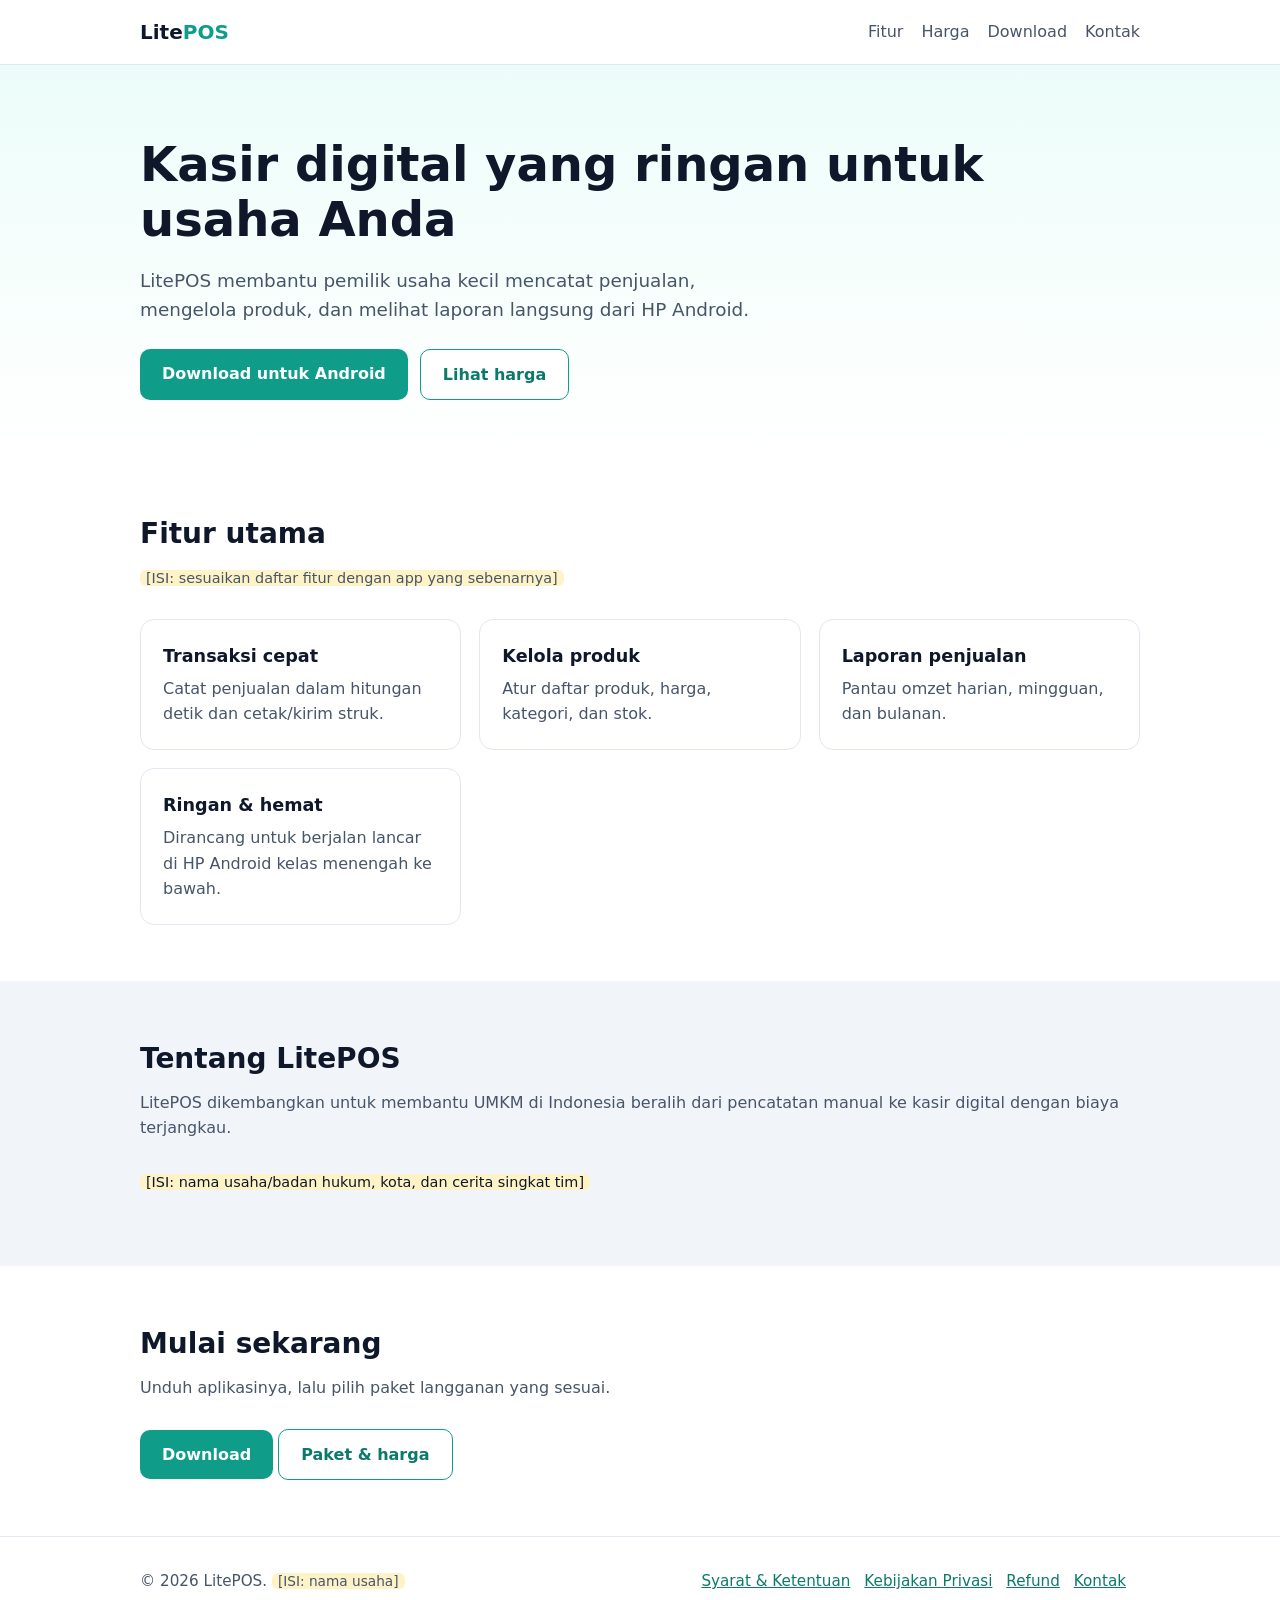
==== index.html @ 5e035184 "Add litepos.id static site skeleton (profile, pricing, APK download, legal pages) Co-Authored-By: Cl" ====
<!doctype html>
<html lang="id">
<head>
<meta charset="utf-8">
<meta name="viewport" content="width=device-width,initial-scale=1">
<title>LitePOS – Aplikasi Kasir Android untuk UMKM</title>
<meta name="description" content="LitePOS adalah aplikasi kasir (point of sale) Android yang ringan untuk UMKM: catat penjualan, kelola produk, dan pantau laporan.">
<link rel="stylesheet" href="assets/style.css">
</head>
<body>
<header class="site"><div class="wrap">
  <a class="logo" href="/">Lite<span>POS</span></a>
  <nav>
    <a href="/#fitur">Fitur</a><a href="harga.html">Harga</a><a href="download.html">Download</a><a href="kontak.html">Kontak</a>
  </nav>
</div></header>

<main>
<section class="hero"><div class="wrap">
  <h1>Kasir digital yang ringan untuk usaha Anda</h1>
  <p>LitePOS membantu pemilik usaha kecil mencatat penjualan, mengelola produk, dan melihat laporan langsung dari HP Android.</p>
  <div class="cta">
    <a class="btn" href="download.html">Download untuk Android</a>
    <a class="btn ghost" href="harga.html">Lihat harga</a>
  </div>
</div></section>

<section class="block" id="fitur"><div class="wrap">
  <h2>Fitur utama</h2>
  <p class="lead"><span class="todo">[ISI: sesuaikan daftar fitur dengan app yang sebenarnya]</span></p>
  <div class="grid">
    <div class="card"><h3>Transaksi cepat</h3><p>Catat penjualan dalam hitungan detik dan cetak/kirim struk.</p></div>
    <div class="card"><h3>Kelola produk</h3><p>Atur daftar produk, harga, kategori, dan stok.</p></div>
    <div class="card"><h3>Laporan penjualan</h3><p>Pantau omzet harian, mingguan, dan bulanan.</p></div>
    <div class="card"><h3>Ringan &amp; hemat</h3><p>Dirancang untuk berjalan lancar di HP Android kelas menengah ke bawah.</p></div>
  </div>
</div></section>

<section class="block alt"><div class="wrap">
  <h2>Tentang LitePOS</h2>
  <p class="lead">LitePOS dikembangkan untuk membantu UMKM di Indonesia beralih dari pencatatan manual ke kasir digital dengan biaya terjangkau.</p>
  <p><span class="todo">[ISI: nama usaha/badan hukum, kota, dan cerita singkat tim]</span></p>
</div></section>

<section class="block"><div class="wrap">
  <h2>Mulai sekarang</h2>
  <p class="lead">Unduh aplikasinya, lalu pilih paket langganan yang sesuai.</p>
  <a class="btn" href="download.html">Download</a> <a class="btn ghost" href="harga.html">Paket &amp; harga</a>
</div></section>
</main>

<footer class="site"><div class="wrap">
  <div>© <span id="y">2026</span> LitePOS. <span class="todo">[ISI: nama usaha]</span></div>
  <div><a href="syarat.html">Syarat &amp; Ketentuan</a><a href="privasi.html">Kebijakan Privasi</a><a href="refund.html">Refund</a><a href="kontak.html">Kontak</a></div>
</div></footer>
<script>document.getElementById('y').textContent=new Date().getFullYear()</script>
</body>
</html>
---- assets/style.css ----
:root{--brand:#0f9d8a;--brand-d:#0b7a6b;--ink:#0f172a;--muted:#475569;--bg:#fff;--soft:#f1f5f9;--line:#e2e8f0;--warn:#fef3c7;--r:14px}
*{box-sizing:border-box}
body{margin:0;font:16px/1.6 system-ui,-apple-system,"Segoe UI",Roboto,sans-serif;color:var(--ink);background:var(--bg)}
a{color:var(--brand-d)}
.wrap{max-width:1040px;margin:0 auto;padding:0 20px}
header.site{border-bottom:1px solid var(--line);position:sticky;top:0;background:#fff;z-index:10}
header.site .wrap{display:flex;align-items:center;justify-content:space-between;gap:16px;min-height:64px;flex-wrap:wrap}
.logo{font-weight:800;font-size:1.25rem;color:var(--ink);text-decoration:none}
.logo span{color:var(--brand)}
nav a{margin-left:18px;text-decoration:none;color:var(--muted);font-weight:500}
nav a:hover,nav a[aria-current]{color:var(--brand-d)}
.btn{display:inline-block;background:var(--brand);color:#fff;padding:12px 22px;border-radius:10px;text-decoration:none;font-weight:600;border:0;cursor:pointer;font-size:1rem}
.btn:hover{background:var(--brand-d)}
.btn.ghost{background:#fff;color:var(--brand-d);border:1px solid var(--brand)}
.btn[aria-disabled=true]{background:#94a3b8;pointer-events:none}
.hero{padding:72px 0 56px;background:linear-gradient(180deg,#ecfdf9,#fff)}
.hero h1{font-size:clamp(2rem,5vw,3rem);line-height:1.15;margin:0 0 16px}
.hero p{font-size:1.15rem;color:var(--muted);max-width:620px}
.hero .cta{display:flex;gap:12px;flex-wrap:wrap;margin-top:24px}
section.block{padding:56px 0}
section.alt{background:var(--soft)}
h2{font-size:1.75rem;margin:0 0 8px}
.lead{color:var(--muted);margin:0 0 28px}
.grid{display:grid;gap:18px;grid-template-columns:repeat(auto-fit,minmax(240px,1fr))}
.card{border:1px solid var(--line);border-radius:var(--r);padding:22px;background:#fff}
.card h3{margin:0 0 6px;font-size:1.1rem}
.card p{margin:0;color:var(--muted)}
.price{font-size:2rem;font-weight:800;margin:8px 0}
.price small{font-size:.95rem;font-weight:500;color:var(--muted)}
.card ul{padding-left:20px;color:var(--muted)}
.card.featured{border:2px solid var(--brand)}
.todo{background:var(--warn);border-radius:6px;padding:0 6px;font-size:.9em}
.notice{background:var(--warn);border-radius:var(--r);padding:14px 18px;margin:20px 0}
.meta{width:100%;border-collapse:collapse;margin:16px 0}
.meta td{padding:8px 0;border-bottom:1px solid var(--line)}
.meta td:first-child{color:var(--muted);width:160px}
code{background:var(--soft);padding:2px 6px;border-radius:6px;word-break:break-all;font-size:.9em}
.legal{padding:48px 0;max-width:760px}
.legal h2{margin-top:32px;font-size:1.3rem}
footer.site{border-top:1px solid var(--line);padding:32px 0;margin-top:0;color:var(--muted);font-size:.95rem}
footer.site .wrap{display:flex;justify-content:space-between;gap:24px;flex-wrap:wrap}
footer.site a{margin-right:14px}
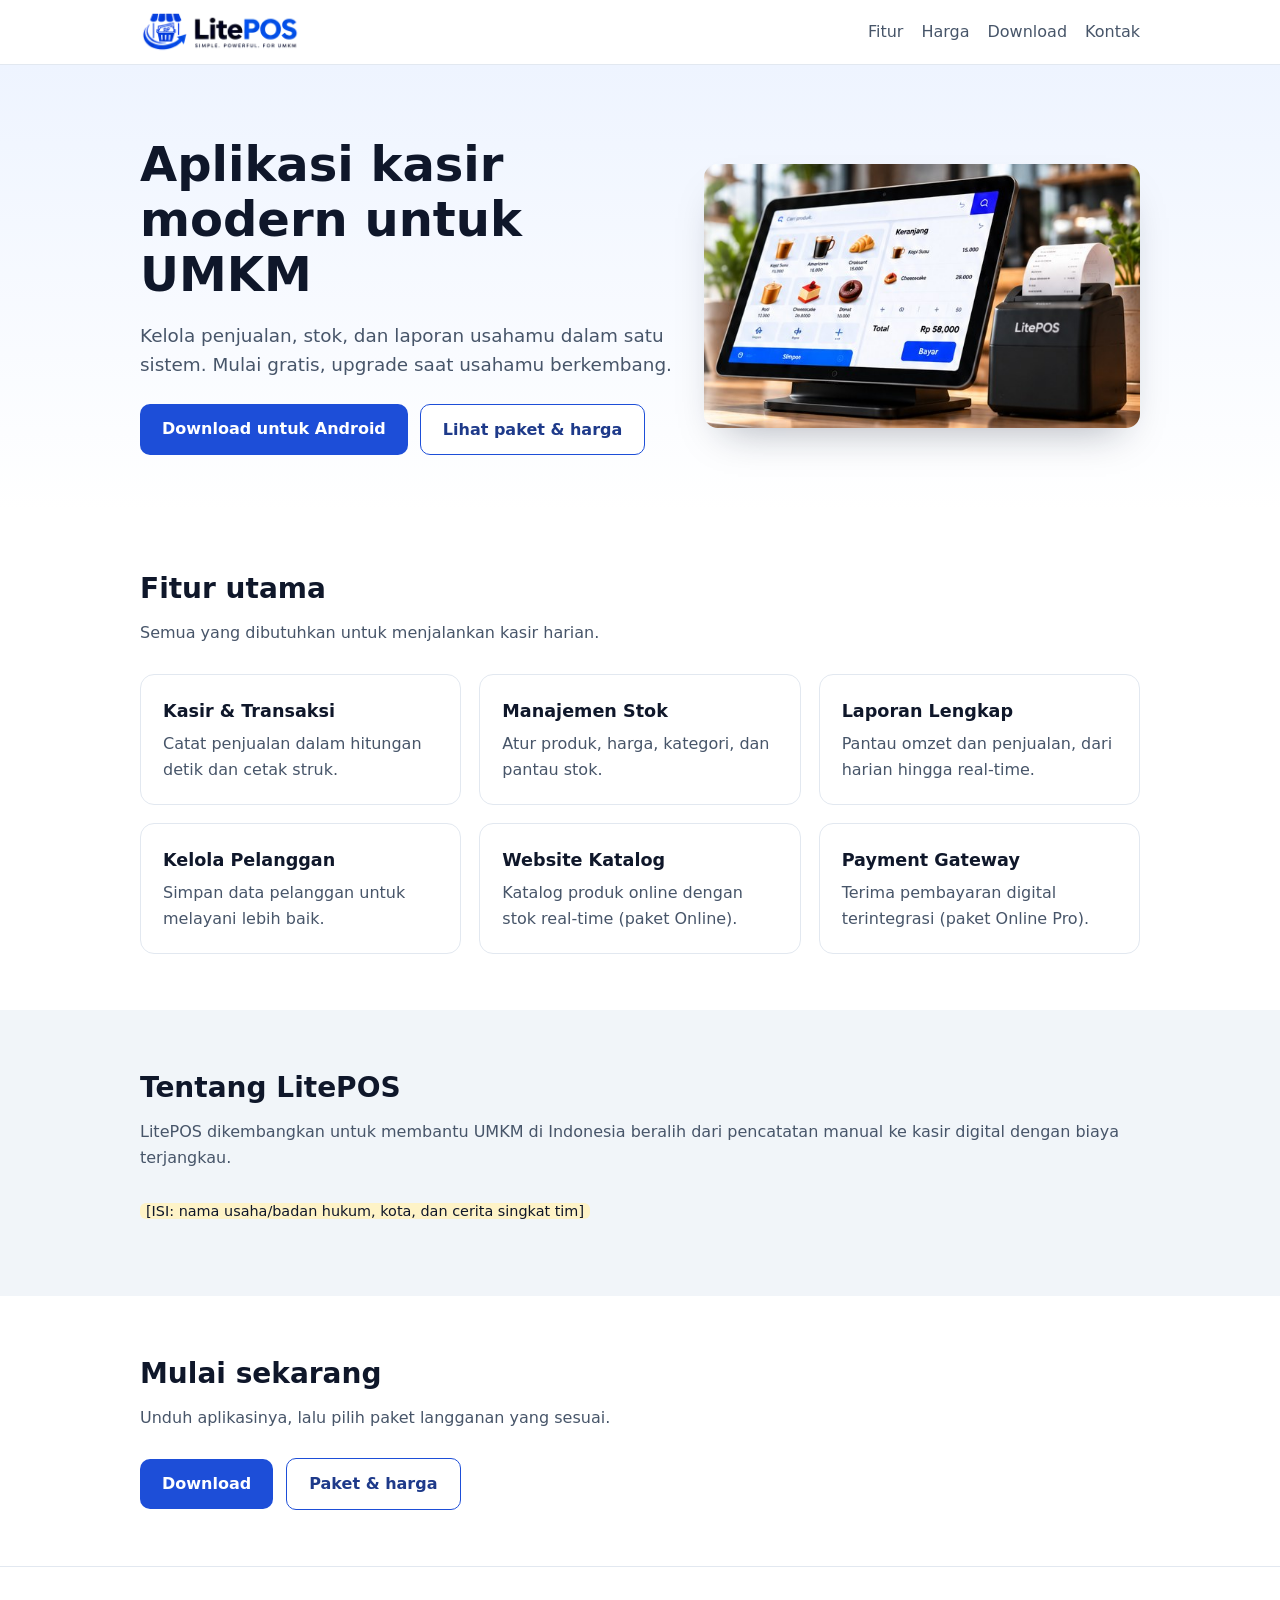
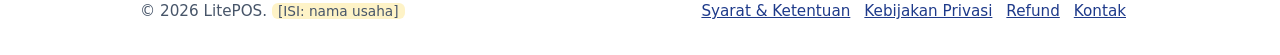
==== commit 0d980264: "Isi paket & fitur dari brosur, pakai logo dan warna biru LitePOS, rapikan layout Co-Authored-By: Cla" ====
--- a/index.html
+++ b/index.html
@@ -3,13 +3,13 @@
 <head>
 <meta charset="utf-8">
 <meta name="viewport" content="width=device-width,initial-scale=1">
-<title>LitePOS – Aplikasi Kasir Android untuk UMKM</title>
+<title>LitePOS – Aplikasi Kasir Modern untuk UMKM</title>
 <meta name="description" content="LitePOS adalah aplikasi kasir (point of sale) Android yang ringan untuk UMKM: catat penjualan, kelola produk, dan pantau laporan.">
 <link rel="stylesheet" href="assets/style.css">
 </head>
 <body>
 <header class="site"><div class="wrap">
-  <a class="logo" href="/">Lite<span>POS</span></a>
+  <a class="logo" href="/"><img src="assets/logo.png" alt="LitePOS"></a>
   <nav>
     <a href="/#fitur">Fitur</a><a href="harga.html">Harga</a><a href="download.html">Download</a><a href="kontak.html">Kontak</a>
   </nav>
@@ -17,22 +17,27 @@
 
 <main>
 <section class="hero"><div class="wrap">
-  <h1>Kasir digital yang ringan untuk usaha Anda</h1>
-  <p>LitePOS membantu pemilik usaha kecil mencatat penjualan, mengelola produk, dan melihat laporan langsung dari HP Android.</p>
-  <div class="cta">
-    <a class="btn" href="download.html">Download untuk Android</a>
-    <a class="btn ghost" href="harga.html">Lihat harga</a>
+  <div>
+    <h1>Aplikasi kasir modern untuk UMKM</h1>
+    <p>Kelola penjualan, stok, dan laporan usahamu dalam satu sistem. Mulai gratis, upgrade saat usahamu berkembang.</p>
+    <div class="cta">
+      <a class="btn" href="download.html">Download untuk Android</a>
+      <a class="btn ghost" href="harga.html">Lihat paket &amp; harga</a>
+    </div>
   </div>
+  <img class="shot" src="assets/hero.jpg" alt="Tampilan kasir LitePOS di tablet dengan printer struk" width="594" height="360">
 </div></section>
 
 <section class="block" id="fitur"><div class="wrap">
   <h2>Fitur utama</h2>
-  <p class="lead"><span class="todo">[ISI: sesuaikan daftar fitur dengan app yang sebenarnya]</span></p>
-  <div class="grid">
-    <div class="card"><h3>Transaksi cepat</h3><p>Catat penjualan dalam hitungan detik dan cetak/kirim struk.</p></div>
-    <div class="card"><h3>Kelola produk</h3><p>Atur daftar produk, harga, kategori, dan stok.</p></div>
-    <div class="card"><h3>Laporan penjualan</h3><p>Pantau omzet harian, mingguan, dan bulanan.</p></div>
-    <div class="card"><h3>Ringan &amp; hemat</h3><p>Dirancang untuk berjalan lancar di HP Android kelas menengah ke bawah.</p></div>
+  <p class="lead">Semua yang dibutuhkan untuk menjalankan kasir harian.</p>
+  <div class="grid f4">
+    <div class="card"><h3>Kasir &amp; Transaksi</h3><p>Catat penjualan dalam hitungan detik dan cetak struk.</p></div>
+    <div class="card"><h3>Manajemen Stok</h3><p>Atur produk, harga, kategori, dan pantau stok.</p></div>
+    <div class="card"><h3>Laporan Lengkap</h3><p>Pantau omzet dan penjualan, dari harian hingga real-time.</p></div>
+    <div class="card"><h3>Kelola Pelanggan</h3><p>Simpan data pelanggan untuk melayani lebih baik.</p></div>
+    <div class="card"><h3>Website Katalog</h3><p>Katalog produk online dengan stok real-time (paket Online).</p></div>
+    <div class="card"><h3>Payment Gateway</h3><p>Terima pembayaran digital terintegrasi (paket Online Pro).</p></div>
   </div>
 </div></section>
 
--- a/assets/style.css
+++ b/assets/style.css
@@ -1,19 +1,19 @@
-:root{--brand:#0f9d8a;--brand-d:#0b7a6b;--ink:#0f172a;--muted:#475569;--bg:#fff;--soft:#f1f5f9;--line:#e2e8f0;--warn:#fef3c7;--r:14px}
+:root{--brand:#1d4ed8;--brand-d:#1e3a8a;--ink:#0f172a;--muted:#475569;--bg:#fff;--soft:#f1f5f9;--line:#e2e8f0;--warn:#fef3c7;--r:14px}
 *{box-sizing:border-box}
 body{margin:0;font:16px/1.6 system-ui,-apple-system,"Segoe UI",Roboto,sans-serif;color:var(--ink);background:var(--bg)}
 a{color:var(--brand-d)}
 .wrap{max-width:1040px;margin:0 auto;padding:0 20px}
 header.site{border-bottom:1px solid var(--line);position:sticky;top:0;background:#fff;z-index:10}
 header.site .wrap{display:flex;align-items:center;justify-content:space-between;gap:16px;min-height:64px;flex-wrap:wrap}
-.logo{font-weight:800;font-size:1.25rem;color:var(--ink);text-decoration:none}
-.logo span{color:var(--brand)}
+.logo{display:inline-flex;align-items:center}
+.logo img{height:40px;width:auto;display:block}
 nav a{margin-left:18px;text-decoration:none;color:var(--muted);font-weight:500}
 nav a:hover,nav a[aria-current]{color:var(--brand-d)}
 .btn{display:inline-block;background:var(--brand);color:#fff;padding:12px 22px;border-radius:10px;text-decoration:none;font-weight:600;border:0;cursor:pointer;font-size:1rem}
 .btn:hover{background:var(--brand-d)}
 .btn.ghost{background:#fff;color:var(--brand-d);border:1px solid var(--brand)}
 .btn[aria-disabled=true]{background:#94a3b8;pointer-events:none}
-.hero{padding:72px 0 56px;background:linear-gradient(180deg,#ecfdf9,#fff)}
+.hero{padding:72px 0 56px;background:linear-gradient(180deg,#eef4ff,#fff)}
 .hero h1{font-size:clamp(2rem,5vw,3rem);line-height:1.15;margin:0 0 16px}
 .hero p{font-size:1.15rem;color:var(--muted);max-width:620px}
 .hero .cta{display:flex;gap:12px;flex-wrap:wrap;margin-top:24px}
@@ -26,7 +26,7 @@
 .card h3{margin:0 0 6px;font-size:1.1rem}
 .card p{margin:0;color:var(--muted)}
 .price{font-size:2rem;font-weight:800;margin:8px 0}
-.price small{font-size:.95rem;font-weight:500;color:var(--muted)}
+.price small{display:block;font-size:.95rem;font-weight:500;color:var(--muted)}
 .card ul{padding-left:20px;color:var(--muted)}
 .card.featured{border:2px solid var(--brand)}
 .todo{background:var(--warn);border-radius:6px;padding:0 6px;font-size:.9em}
@@ -40,3 +40,23 @@
 footer.site{border-top:1px solid var(--line);padding:32px 0;margin-top:0;color:var(--muted);font-size:.95rem}
 footer.site .wrap{display:flex;justify-content:space-between;gap:24px;flex-wrap:wrap}
 footer.site a{margin-right:14px}
+
+.hero .wrap{display:grid;grid-template-columns:1.1fr .9fr;gap:32px;align-items:center}
+.hero img.shot{width:100%;height:auto;border-radius:var(--r);box-shadow:0 20px 40px -20px rgba(15,23,42,.35)}
+.hero .cta .btn{margin:0}
+.grid.f4{grid-template-columns:repeat(3,1fr)}
+@media(max-width:760px){.grid.f4{grid-template-columns:1fr}}
+.badge{display:inline-block;background:#facc15;color:#422006;font-weight:700;font-size:.8rem;padding:2px 10px;border-radius:999px;margin-left:8px;vertical-align:middle}
+.card .sub{color:var(--muted);font-size:.95rem;margin:0}
+.card .btn{width:100%;text-align:center;margin-top:8px}
+.card ul{margin:12px 0}
+.table-card{overflow:auto}
+@media(max-width:760px){
+ .hero .wrap{grid-template-columns:1fr}
+ header.site .wrap{padding-top:8px;padding-bottom:8px}
+ nav{width:100%;display:flex;justify-content:space-between}
+ nav a{margin:0}
+ footer.site .wrap>div:last-child a{display:inline-block;margin:0 14px 4px 0}
+}
+.card:has(.meta){padding-top:8px}
+.btn+.btn{margin-left:8px}
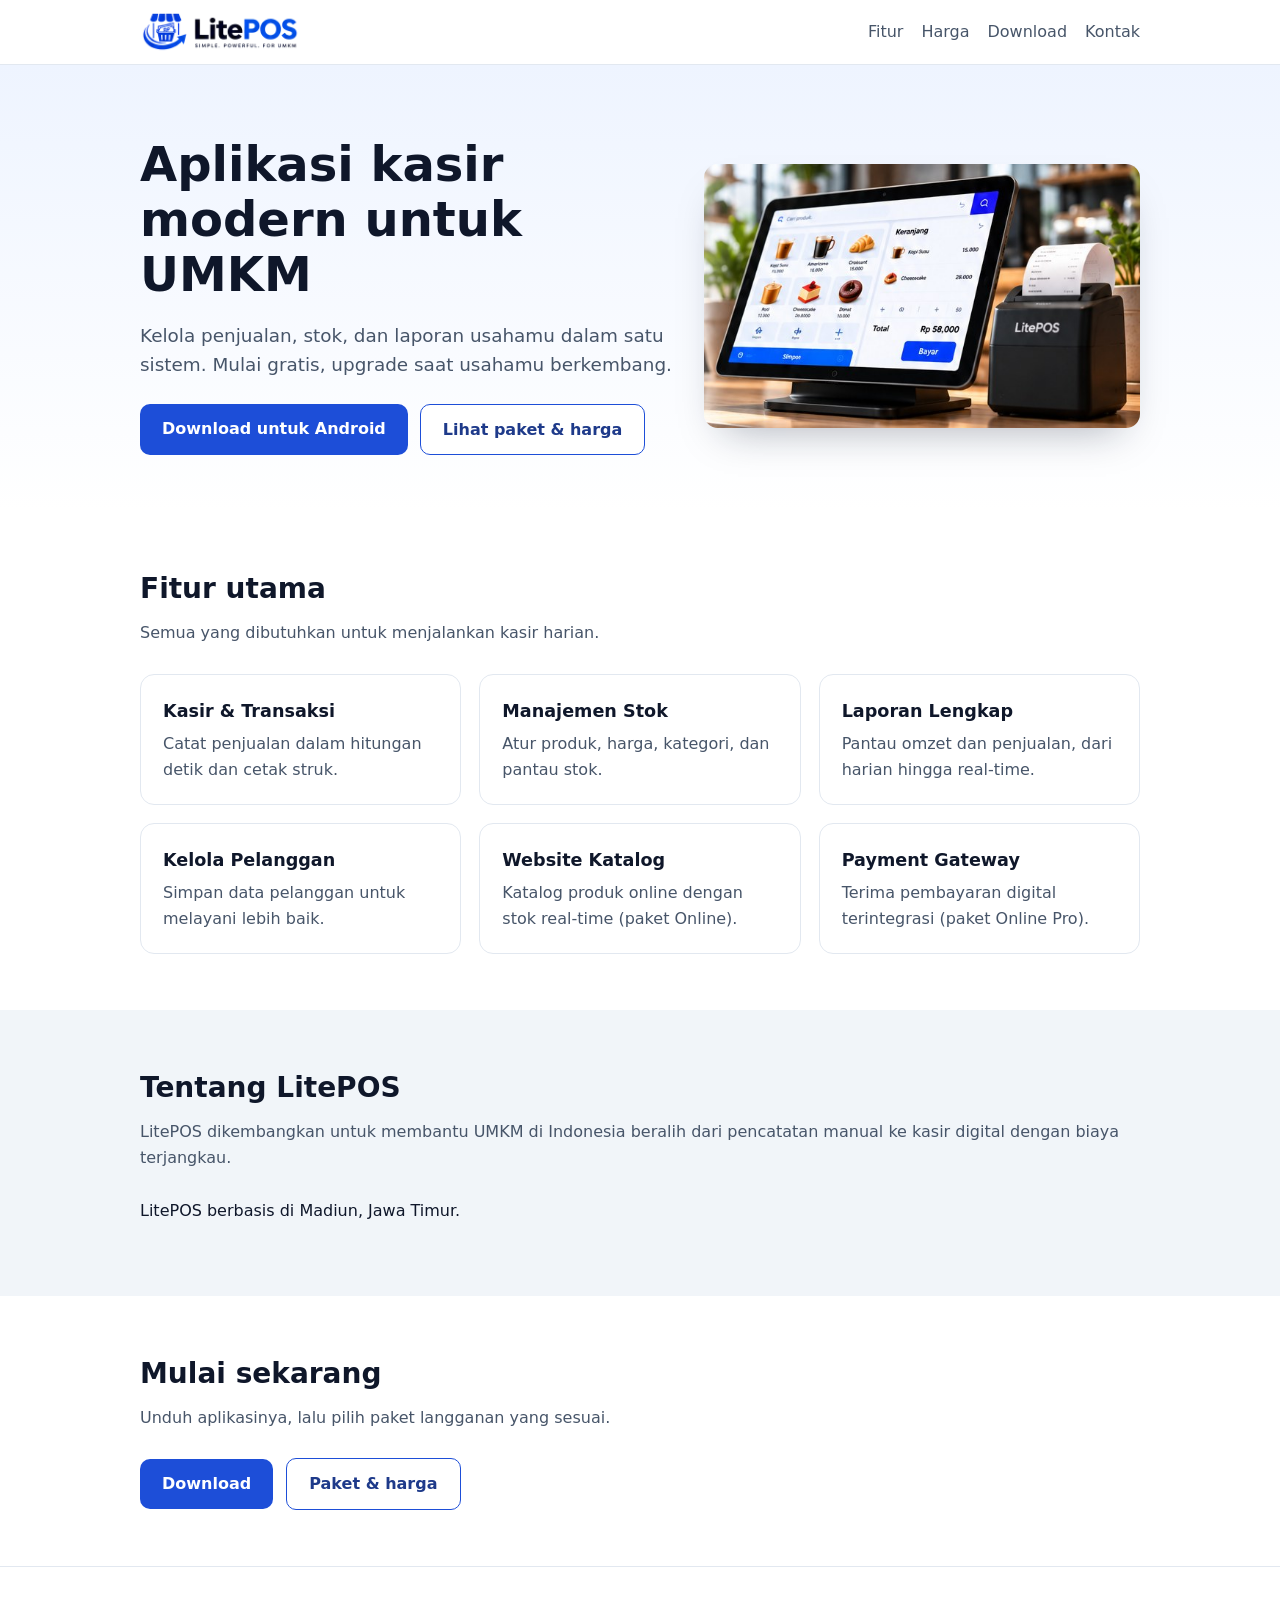
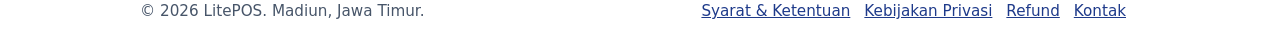
==== commit 5dbdc02a: "Isi data usaha (kontak, alamat, jam) dan lengkapi teks legal Co-Authored-By: Claude Sonnet 5.5 <nore" ====
--- a/index.html
+++ b/index.html
@@ -44,7 +44,7 @@
 <section class="block alt"><div class="wrap">
   <h2>Tentang LitePOS</h2>
   <p class="lead">LitePOS dikembangkan untuk membantu UMKM di Indonesia beralih dari pencatatan manual ke kasir digital dengan biaya terjangkau.</p>
-  <p><span class="todo">[ISI: nama usaha/badan hukum, kota, dan cerita singkat tim]</span></p>
+  <p>LitePOS berbasis di Madiun, Jawa Timur.</p>
 </div></section>
 
 <section class="block"><div class="wrap">
@@ -55,7 +55,7 @@
 </main>
 
 <footer class="site"><div class="wrap">
-  <div>© <span id="y">2026</span> LitePOS. <span class="todo">[ISI: nama usaha]</span></div>
+  <div>© <span id="y">2026</span> LitePOS. Madiun, Jawa Timur.</div>
   <div><a href="syarat.html">Syarat &amp; Ketentuan</a><a href="privasi.html">Kebijakan Privasi</a><a href="refund.html">Refund</a><a href="kontak.html">Kontak</a></div>
 </div></footer>
 <script>document.getElementById('y').textContent=new Date().getFullYear()</script>
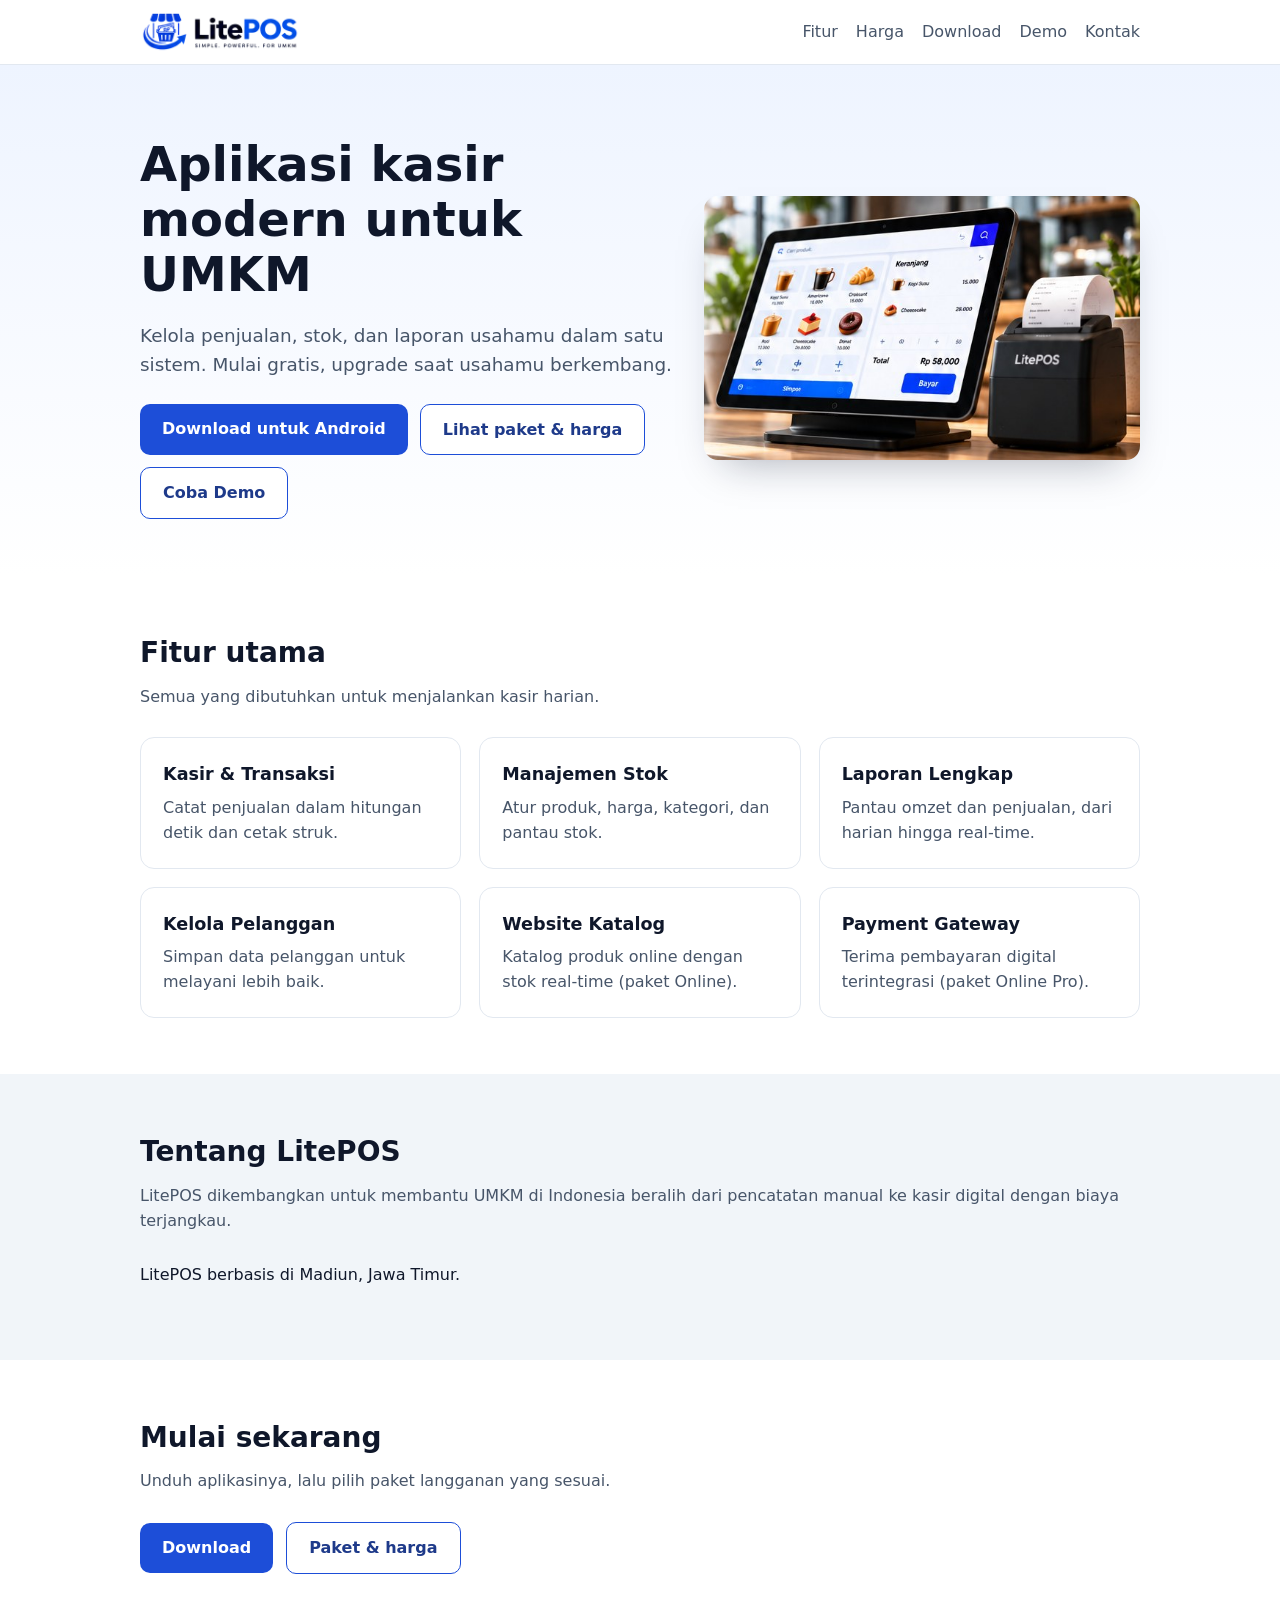
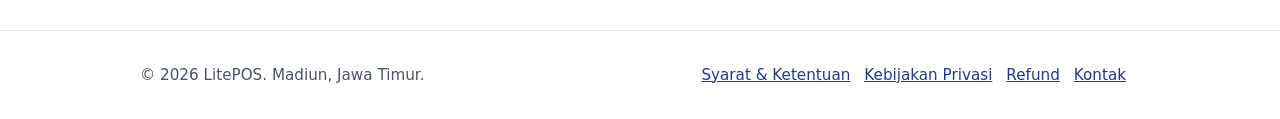
==== commit a531c3aa: "Tambah link demo online di navigasi, beranda, dan halaman download Co-Authored-By: Claude Sonnet 5.5" ====
--- a/index.html
+++ b/index.html
@@ -11,7 +11,7 @@
 <header class="site"><div class="wrap">
   <a class="logo" href="/"><img src="assets/logo.png" alt="LitePOS"></a>
   <nav>
-    <a href="/#fitur">Fitur</a><a href="harga.html">Harga</a><a href="download.html">Download</a><a href="kontak.html">Kontak</a>
+    <a href="/#fitur">Fitur</a><a href="harga.html">Harga</a><a href="download.html">Download</a><a href="https://litepos-demo.pages.dev/login/" target="_blank" rel="noopener">Demo</a><a href="kontak.html">Kontak</a>
   </nav>
 </div></header>
 
@@ -23,6 +23,7 @@
     <div class="cta">
       <a class="btn" href="download.html">Download untuk Android</a>
       <a class="btn ghost" href="harga.html">Lihat paket &amp; harga</a>
+      <a class="btn ghost" href="https://litepos-demo.pages.dev/login/" target="_blank" rel="noopener">Coba Demo</a>
     </div>
   </div>
   <img class="shot" src="assets/hero.jpg" alt="Tampilan kasir LitePOS di tablet dengan printer struk" width="594" height="360">
